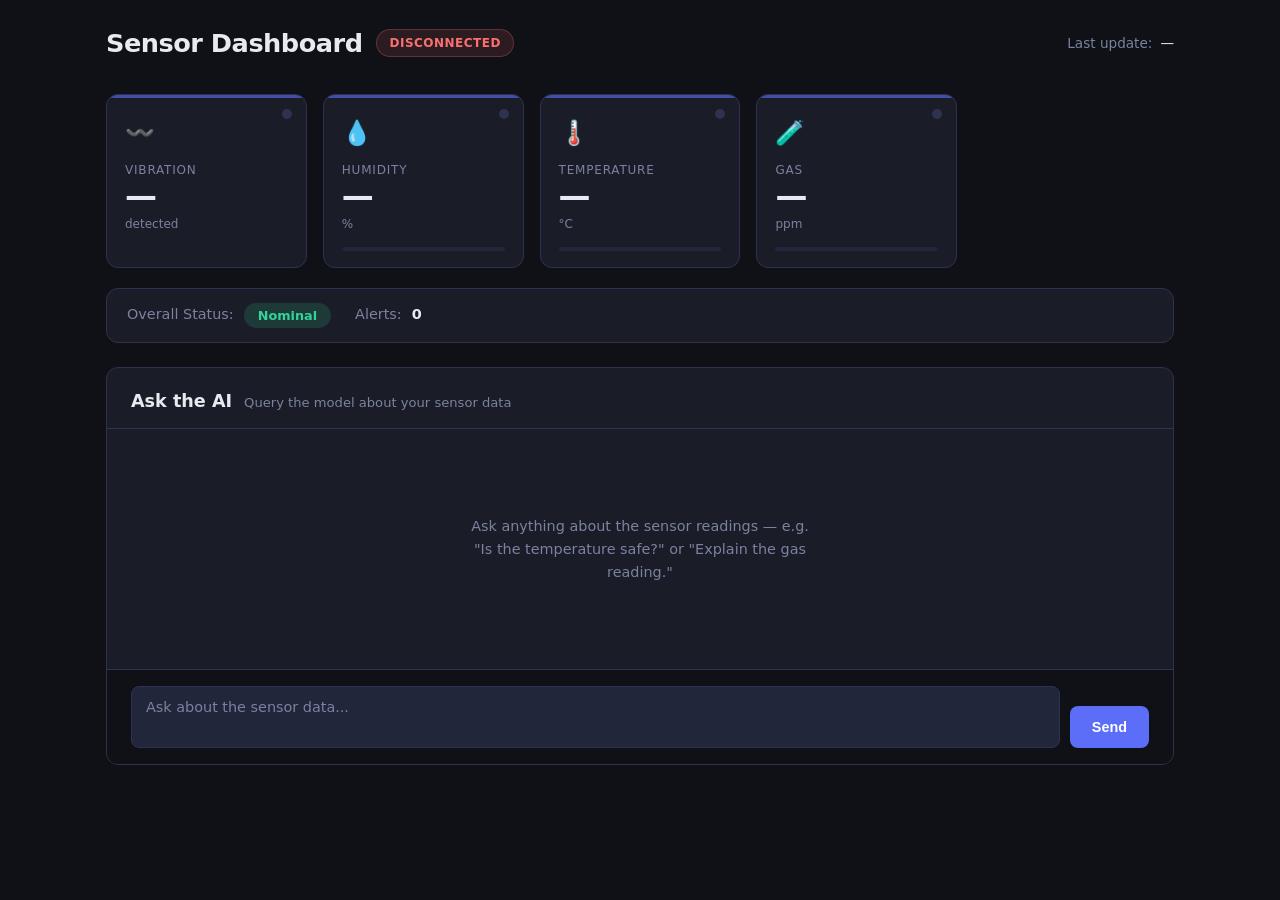
==== index.html @ 88946d13 "Initial commit" ====
<!DOCTYPE html>
<html lang="en">
<head>
  <meta charset="UTF-8" />
  <meta name="viewport" content="width=device-width, initial-scale=1.0" />
  <title>Sensor Dashboard</title>
  <link rel="stylesheet" href="style.css" />
</head>
<body>
  <div class="app">
    <header>
      <div class="header-left">
        <h1>Sensor Dashboard</h1>
        <span id="connection-badge" class="badge disconnected">Disconnected</span>
      </div>
      <div class="header-right">
        <span class="last-update-label">Last update:</span>
        <span id="last-update">—</span>
      </div>
    </header>

    <main>
      <!-- Sensor Grid -->
      <section class="sensor-grid">

        <div class="sensor-card" id="card-vibration">
          <div class="sensor-icon">〰️</div>
          <div class="sensor-info">
            <div class="sensor-name">Vibration</div>
            <div class="sensor-value" id="val-vibration">—</div>
            <div class="sensor-unit">detected</div>
          </div>
          <div class="status-dot" id="dot-vibration"></div>
        </div>

        <div class="sensor-card" id="card-humidity">
          <div class="sensor-icon">💧</div>
          <div class="sensor-info">
            <div class="sensor-name">Humidity</div>
            <div class="sensor-value" id="val-humidity">—</div>
            <div class="sensor-unit">%</div>
          </div>
          <div class="gauge-bar">
            <div class="gauge-fill" id="gauge-humidity"></div>
          </div>
          <div class="status-dot" id="dot-humidity"></div>
        </div>

        <div class="sensor-card" id="card-temperature">
          <div class="sensor-icon">🌡️</div>
          <div class="sensor-info">
            <div class="sensor-name">Temperature</div>
            <div class="sensor-value" id="val-temperature">—</div>
            <div class="sensor-unit">°C</div>
          </div>
          <div class="gauge-bar">
            <div class="gauge-fill" id="gauge-temperature"></div>
          </div>
          <div class="status-dot" id="dot-temperature"></div>
        </div>

        <div class="sensor-card" id="card-gas">
          <div class="sensor-icon">🧪</div>
          <div class="sensor-info">
            <div class="sensor-name">Gas</div>
            <div class="sensor-value" id="val-gas">—</div>
            <div class="sensor-unit">ppm</div>
          </div>
          <div class="gauge-bar">
            <div class="gauge-fill" id="gauge-gas"></div>
          </div>
          <div class="status-dot" id="dot-gas"></div>
        </div>


      </section>

      <!-- Status Summary -->
      <section class="status-bar">
        <div class="status-item">
          <span class="status-label">Overall Status:</span>
          <span id="overall-status" class="overall-badge nominal">Nominal</span>
        </div>
        <div class="status-item">
          <span class="status-label">Alerts:</span>
          <span id="alert-count">0</span>
        </div>
      </section>

      <!-- LLM Query Section -->
      <section class="llm-section">
        <div class="llm-header">
          <h2>Ask the AI</h2>
          <span class="llm-subtitle">Query the model about your sensor data</span>
        </div>

        <div class="chat-window" id="chat-window">
          <div class="chat-placeholder">
            Ask anything about the sensor readings — e.g. "Is the temperature safe?" or "Explain the gas reading."
          </div>
        </div>

        <div class="query-bar">
          <textarea
            id="query-input"
            placeholder="Ask about the sensor data..."
            rows="2"
          ></textarea>
          <button id="send-btn" onclick="sendQuery()">Send</button>
        </div>
      </section>
    </main>
  </div>

  <script src="config.js"></script>
  <script src="app.js"></script>
</body>
</html>
---- style.css ----
/* ── Reset & Base ────────────────────────────────── */
*, *::before, *::after { box-sizing: border-box; margin: 0; padding: 0; }

:root {
  --bg:         #0f1117;
  --bg2:        #1a1d27;
  --bg3:        #22263a;
  --border:     #2d3250;
  --text:       #e8eaf0;
  --text-muted: #7b82a0;
  --accent:     #5c6ef8;
  --accent2:    #7c8cf8;
  --ok:         #34d399;
  --warn:       #fbbf24;
  --danger:     #f87171;
  --radius:     12px;
  --shadow:     0 4px 24px rgba(0,0,0,0.4);
}

body {
  background: var(--bg);
  color: var(--text);
  font-family: 'Segoe UI', system-ui, sans-serif;
  min-height: 100vh;
  line-height: 1.5;
}

/* ── App Shell ───────────────────────────────────── */
.app { max-width: 1100px; margin: 0 auto; padding: 24px 16px 48px; }

/* ── Header ──────────────────────────────────────── */
header {
  display: flex;
  align-items: center;
  justify-content: space-between;
  margin-bottom: 32px;
  flex-wrap: wrap;
  gap: 12px;
}

.header-left { display: flex; align-items: center; gap: 14px; }

h1 { font-size: 1.6rem; font-weight: 700; letter-spacing: -0.5px; }

.badge {
  padding: 4px 12px;
  border-radius: 99px;
  font-size: 0.75rem;
  font-weight: 600;
  letter-spacing: 0.5px;
  text-transform: uppercase;
}
.badge.connected    { background: rgba(52,211,153,0.15); color: var(--ok); border: 1px solid rgba(52,211,153,0.3); }
.badge.disconnected { background: rgba(248,113,113,0.12); color: var(--danger); border: 1px solid rgba(248,113,113,0.25); }
.badge.connecting   { background: rgba(251,191,36,0.12); color: var(--warn); border: 1px solid rgba(251,191,36,0.25); }
.badge.demo         { background: rgba(92,110,248,0.15); color: var(--accent2); border: 1px solid rgba(92,110,248,0.3); }

.header-right { display: flex; align-items: center; gap: 8px; color: var(--text-muted); font-size: 0.85rem; }
#last-update { color: var(--text); font-variant-numeric: tabular-nums; }

/* ── Sensor Grid ─────────────────────────────────── */
.sensor-grid {
  display: grid;
  grid-template-columns: repeat(auto-fill, minmax(190px, 1fr));
  gap: 16px;
  margin-bottom: 20px;
}

.sensor-card {
  background: var(--bg2);
  border: 1px solid var(--border);
  border-radius: var(--radius);
  padding: 20px 18px 16px;
  position: relative;
  display: flex;
  flex-direction: column;
  gap: 6px;
  transition: border-color 0.3s, box-shadow 0.3s;
  overflow: hidden;
}

.sensor-card::before {
  content: '';
  position: absolute;
  top: 0; left: 0; right: 0;
  height: 3px;
  background: var(--accent);
  opacity: 0.6;
  transition: background 0.3s, opacity 0.3s;
}

.sensor-card.ok::before    { background: var(--ok);     opacity: 1; }
.sensor-card.warn::before  { background: var(--warn);   opacity: 1; }
.sensor-card.danger::before{ background: var(--danger); opacity: 1; }

.sensor-icon { font-size: 1.5rem; margin-bottom: 4px; }

.sensor-name  { font-size: 0.75rem; text-transform: uppercase; letter-spacing: 0.8px; color: var(--text-muted); }
.sensor-value { font-size: 2rem; font-weight: 700; font-variant-numeric: tabular-nums; line-height: 1.1; }
.sensor-unit  { font-size: 0.75rem; color: var(--text-muted); }

/* Status dot (top-right) */
.status-dot {
  position: absolute;
  top: 14px; right: 14px;
  width: 10px; height: 10px;
  border-radius: 50%;
  background: var(--border);
  transition: background 0.3s, box-shadow 0.3s;
}
.status-dot.ok     { background: var(--ok);     box-shadow: 0 0 6px var(--ok); }
.status-dot.warn   { background: var(--warn);   box-shadow: 0 0 6px var(--warn); }
.status-dot.danger { background: var(--danger); box-shadow: 0 0 6px var(--danger); }

/* Gauge bars */
.gauge-bar {
  height: 4px;
  background: var(--bg3);
  border-radius: 2px;
  margin-top: 8px;
  overflow: hidden;
}
.gauge-fill {
  height: 100%;
  width: 0%;
  border-radius: 2px;
  background: var(--accent);
  transition: width 0.6s ease, background 0.3s;
}
.sensor-card.ok     .gauge-fill { background: var(--ok); }
.sensor-card.warn   .gauge-fill { background: var(--warn); }
.sensor-card.danger .gauge-fill { background: var(--danger); }

/* Vibration pulse animation */
@keyframes pulse {
  0%, 100% { opacity: 1; }
  50%       { opacity: 0.4; }
}
.sensor-card.vibrating .sensor-value { animation: pulse 0.6s ease-in-out infinite; }

/* ── Status Bar ──────────────────────────────────── */
.status-bar {
  background: var(--bg2);
  border: 1px solid var(--border);
  border-radius: var(--radius);
  padding: 14px 20px;
  display: flex;
  align-items: center;
  gap: 24px;
  margin-bottom: 24px;
  flex-wrap: wrap;
}

.status-item { display: flex; align-items: center; gap: 10px; font-size: 0.9rem; }
.status-label { color: var(--text-muted); }

.overall-badge {
  padding: 3px 14px;
  border-radius: 99px;
  font-size: 0.8rem;
  font-weight: 600;
}
.overall-badge.nominal { background: rgba(52,211,153,0.15); color: var(--ok); }
.overall-badge.warning { background: rgba(251,191,36,0.15); color: var(--warn); }
.overall-badge.alert   { background: rgba(248,113,113,0.15); color: var(--danger); }

#alert-count { font-weight: 600; color: var(--text); }

/* ── LLM Section ─────────────────────────────────── */
.llm-section {
  background: var(--bg2);
  border: 1px solid var(--border);
  border-radius: var(--radius);
  overflow: hidden;
  display: flex;
  flex-direction: column;
}

.llm-header {
  padding: 20px 24px 14px;
  border-bottom: 1px solid var(--border);
  display: flex;
  align-items: baseline;
  gap: 12px;
}
.llm-header h2 { font-size: 1.1rem; font-weight: 600; }
.llm-subtitle  { color: var(--text-muted); font-size: 0.82rem; }

/* Chat window */
.chat-window {
  min-height: 240px;
  max-height: 420px;
  overflow-y: auto;
  padding: 20px 24px;
  display: flex;
  flex-direction: column;
  gap: 14px;
  scroll-behavior: smooth;
}

.chat-placeholder {
  color: var(--text-muted);
  font-size: 0.9rem;
  text-align: center;
  margin: auto;
  max-width: 360px;
  line-height: 1.6;
}

/* Chat bubbles */
.msg {
  display: flex;
  flex-direction: column;
  max-width: 85%;
}
.msg.user   { align-self: flex-end; align-items: flex-end; }
.msg.ai     { align-self: flex-start; align-items: flex-start; }

.msg-label {
  font-size: 0.7rem;
  text-transform: uppercase;
  letter-spacing: 0.6px;
  color: var(--text-muted);
  margin-bottom: 4px;
}

.msg-bubble {
  padding: 10px 14px;
  border-radius: 10px;
  font-size: 0.9rem;
  line-height: 1.55;
  white-space: pre-wrap;
}
.msg.user .msg-bubble {
  background: var(--accent);
  color: #fff;
  border-bottom-right-radius: 3px;
}
.msg.ai .msg-bubble {
  background: var(--bg3);
  border: 1px solid var(--border);
  border-bottom-left-radius: 3px;
}

/* Typing indicator */
.typing-dots span {
  display: inline-block;
  width: 6px; height: 6px;
  border-radius: 50%;
  background: var(--text-muted);
  margin: 0 2px;
  animation: bounce 1.2s infinite;
}
.typing-dots span:nth-child(2) { animation-delay: 0.2s; }
.typing-dots span:nth-child(3) { animation-delay: 0.4s; }
@keyframes bounce {
  0%, 80%, 100% { transform: translateY(0); opacity: 0.4; }
  40%            { transform: translateY(-5px); opacity: 1; }
}

/* Query bar */
.query-bar {
  display: flex;
  gap: 10px;
  padding: 16px 24px;
  border-top: 1px solid var(--border);
  background: var(--bg);
}

#query-input {
  flex: 1;
  background: var(--bg3);
  border: 1px solid var(--border);
  border-radius: 8px;
  color: var(--text);
  font-size: 0.9rem;
  font-family: inherit;
  padding: 10px 14px;
  resize: none;
  outline: none;
  transition: border-color 0.2s;
  line-height: 1.4;
}
#query-input:focus { border-color: var(--accent2); }
#query-input::placeholder { color: var(--text-muted); }

#send-btn {
  background: var(--accent);
  color: #fff;
  border: none;
  border-radius: 8px;
  padding: 0 22px;
  font-size: 0.9rem;
  font-weight: 600;
  cursor: pointer;
  transition: background 0.2s, opacity 0.2s;
  align-self: flex-end;
  height: 42px;
}
#send-btn:hover   { background: var(--accent2); }
#send-btn:disabled { opacity: 0.5; cursor: not-allowed; }

/* ── Scrollbar ───────────────────────────────────── */
::-webkit-scrollbar       { width: 6px; }
::-webkit-scrollbar-track { background: transparent; }
::-webkit-scrollbar-thumb { background: var(--border); border-radius: 3px; }
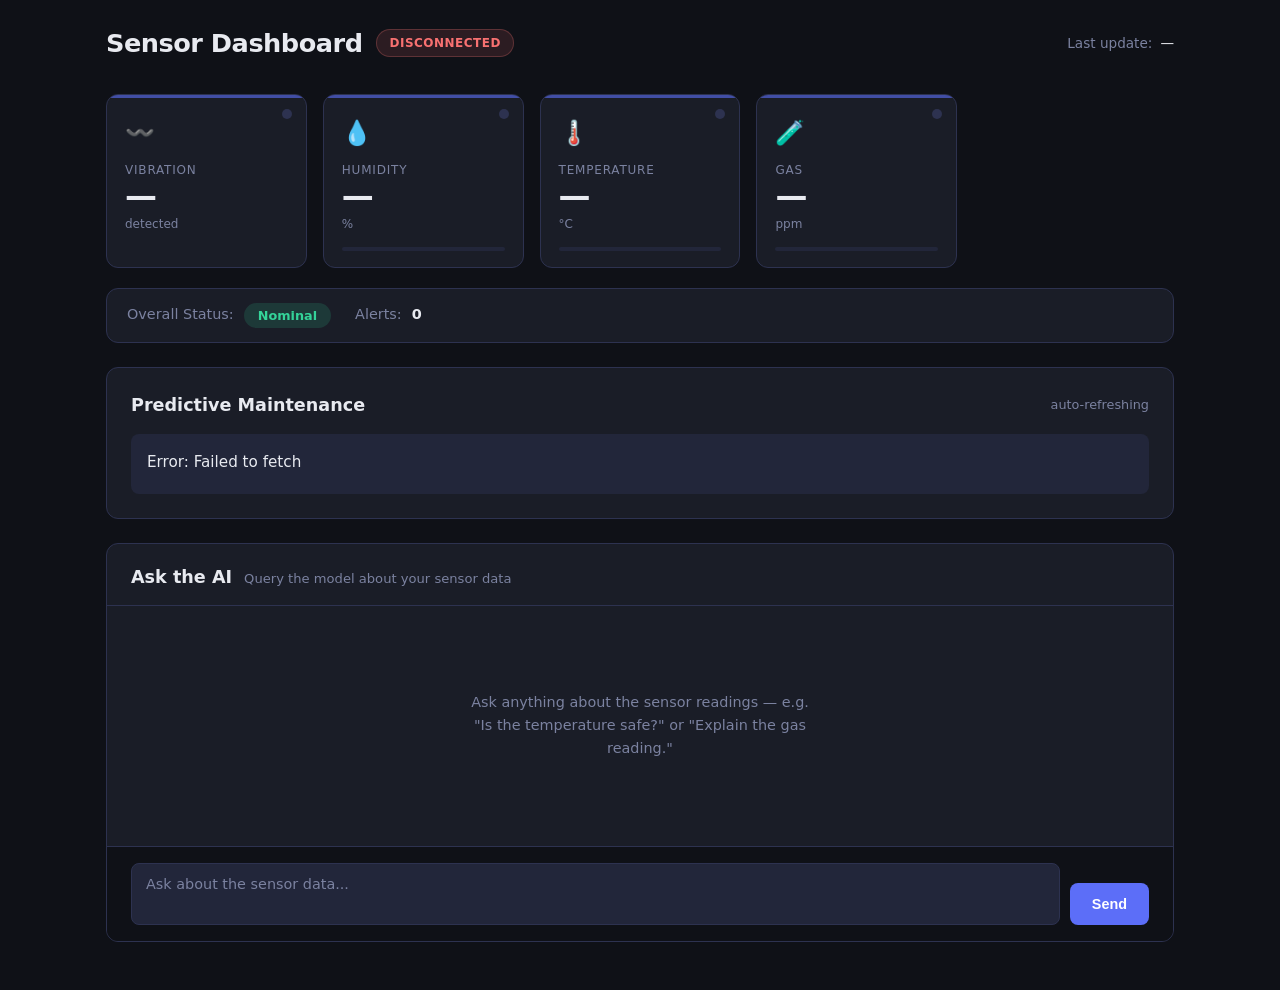
==== commit b04f0ff4: "predictive maintennace added" ====
--- a/index.html
+++ b/index.html
@@ -87,6 +87,15 @@
         </div>
       </section>
 
+      <!-- Predictive Maintenance -->
+      <section class="predict-section">
+        <div class="predict-header">
+          <h2>Predictive Maintenance</h2>
+          <span class="predict-auto-label">auto-refreshing</span>
+        </div>
+        <div id="predict-output" class="predict-output">Press Analyze to assess sensor trends.</div>
+      </section>
+
       <!-- LLM Query Section -->
       <section class="llm-section">
         <div class="llm-header">
--- a/style.css
+++ b/style.css
@@ -300,6 +300,36 @@
 #send-btn:hover   { background: var(--accent2); }
 #send-btn:disabled { opacity: 0.5; cursor: not-allowed; }
 
+/* ── Predictive Maintenance ──────────────────────── */
+.predict-section {
+  background: var(--bg2);
+  border: 1px solid var(--border);
+  border-radius: var(--radius);
+  padding: 1.5rem;
+  margin-bottom: 1.5rem;
+}
+.predict-header {
+  display: flex;
+  align-items: center;
+  justify-content: space-between;
+  margin-bottom: 1rem;
+}
+.predict-header h2 { font-size: 1.1rem; color: var(--text); }
+.predict-auto-label {
+  font-size: 0.8rem;
+  color: var(--text-muted);
+}
+.predict-output {
+  color: var(--text);
+  background: var(--bg3);
+  border-radius: 8px;
+  padding: 1rem;
+  font-size: 0.95rem;
+  line-height: 1.6;
+  min-height: 60px;
+  white-space: pre-wrap;
+}
+
 /* ── Scrollbar ───────────────────────────────────── */
 ::-webkit-scrollbar       { width: 6px; }
 ::-webkit-scrollbar-track { background: transparent; }
